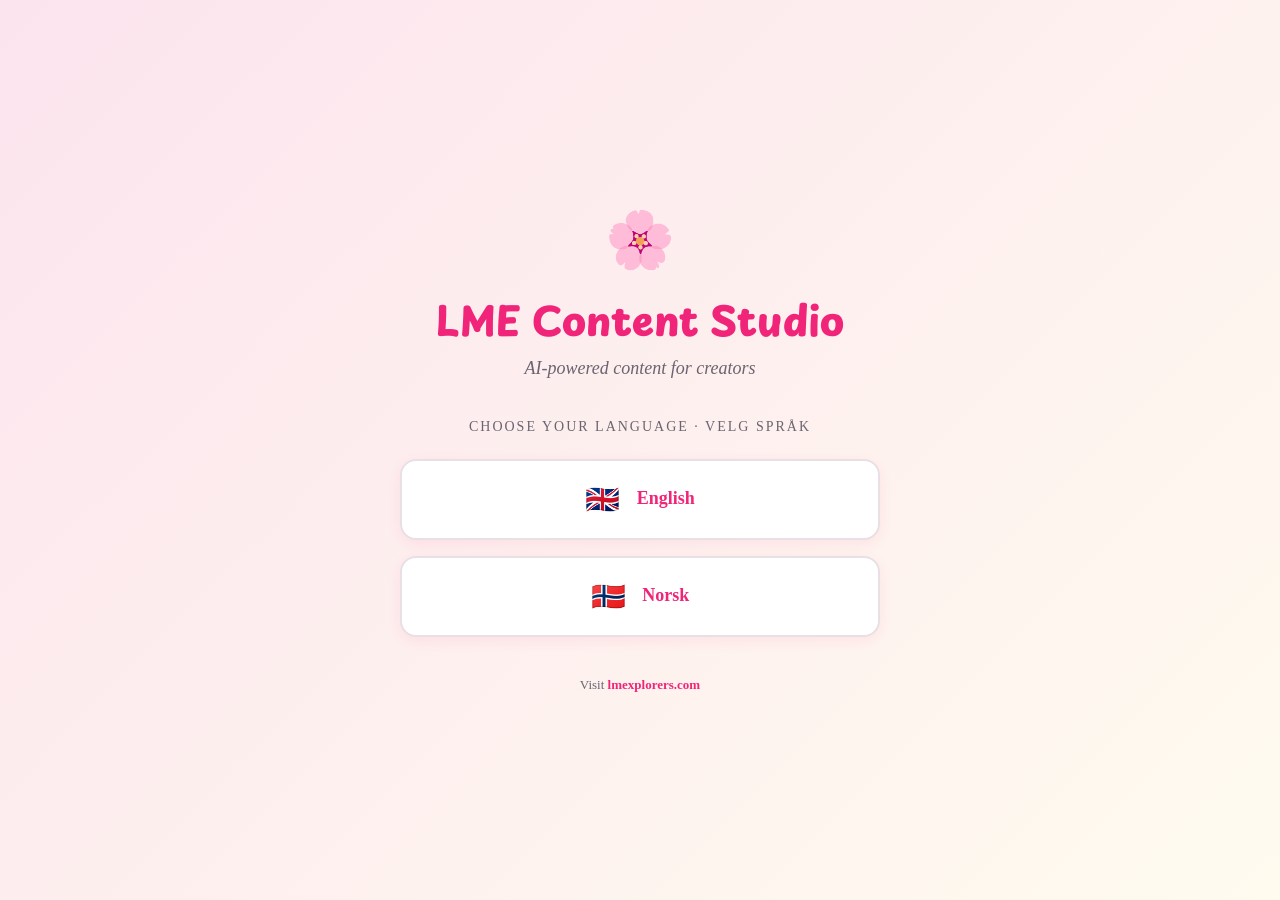
==== index.html @ cbc7be44 "Add files via upload" ====
<!DOCTYPE html>
<html lang="en">
<head>
<meta charset="UTF-8">
<meta name="viewport" content="width=device-width, initial-scale=1.0">
<title>LME Content Studio</title>
<link rel="preconnect" href="https://fonts.googleapis.com"/><link rel="preconnect" href="https://fonts.gstatic.com" crossorigin/><link href="https://fonts.googleapis.com/css2?family=Playpen+Sans:wght@300;400;500;600;700&display=swap" rel="stylesheet"/>
<style>
@font-face{font-family:'Sasson Montessori';src:url('/fonts/SassoonMontessori.woff2') format('woff2'),url('/fonts/SassoonMontessori.ttf') format('truetype');font-weight:normal;font-style:normal;font-display:swap;}

  * { margin: 0; padding: 0; box-sizing: border-box; }
  body {
    font-family: 'Sasson Montessori';
    min-height: 100vh;
    background: linear-gradient(135deg, #FCE4EE 0%, #FFFBEF 100%);
    display: flex;
    align-items: center;
    justify-content: center;
    padding: 20px;
  }
  .container {
    text-align: center;
    max-width: 480px;
    width: 100%;
  }
  .flower { font-size: 56px; margin-bottom: 16px; }
  h1 {
    font-family: 'Playpen Sans';
    font-size: 40px;
    color: #F02478;
    margin-bottom: 8px;
    font-weight: 900;
  }
  .tagline {
    font-size: 18px;
    color: #6B6470;
    margin-bottom: 40px;
    font-style: italic;
  }
  .choose {
    font-size: 14px;
    color: #6B6470;
    text-transform: uppercase;
    letter-spacing: 2px;
    margin-bottom: 24px;
  }
  .lang-btn {
    display: block;
    width: 100%;
    padding: 22px 24px;
    margin-bottom: 16px;
    background: #fff;
    border: 2px solid #E8E0E5;
    border-radius: 16px;
    color: #F02478;
    font-family: 'Sasson Montessori';
    font-size: 18px;
    font-weight: 700;
    text-decoration: none;
    cursor: pointer;
    transition: all 0.2s;
    box-shadow: 0 4px 14px rgba(240,36,120,.08);
  }
  .lang-btn:hover {
    background: linear-gradient(120deg, #F02478 0%, #D9A500 100%);
    color: #fff;
    border-color: #F02478;
    transform: translateY(-2px);
    box-shadow: 0 8px 24px rgba(240,36,120,.25);
  }
  .lang-btn .flag { font-size: 28px; margin-right: 12px; vertical-align: middle; }
  .footer {
    margin-top: 40px;
    font-size: 13px;
    color: #6B6470;
  }
  .footer a { color: #F02478; text-decoration: none; font-weight: 700; }
</style>
</head>
<body>
  <div class="container">
    <div class="flower">🌸</div>
    <h1>LME Content Studio</h1>
    <p class="tagline">AI-powered content for creators</p>
    
    <p class="choose">Choose your language · Velg språk</p>
    
    <a href="/en/" class="lang-btn">
      <span class="flag">🇬🇧</span> English
    </a>
    
    <a href="/no/" class="lang-btn">
      <span class="flag">🇳🇴</span> Norsk
    </a>
    
    <p class="footer">
      Visit <a href="https://lmexplorers.com">lmexplorers.com</a>
    </p>
  </div>
</body>
</html>
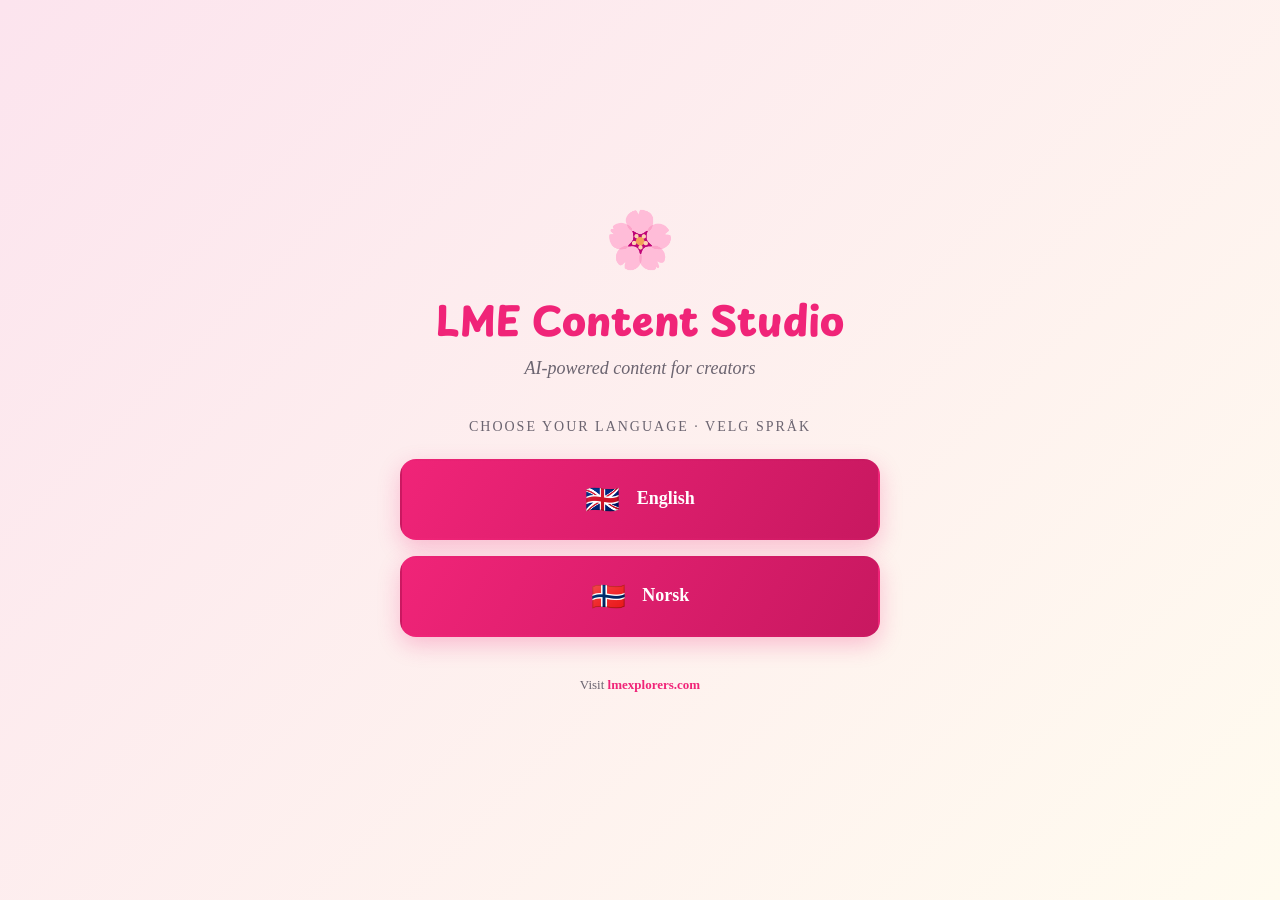
==== commit 57f8eb71: "Sprakvelger: cerise knapper som standard (ikke bare pa hover). Cache v21" ====
--- a/index.html
+++ b/index.html
@@ -49,24 +49,22 @@
     width: 100%;
     padding: 22px 24px;
     margin-bottom: 16px;
-    background: #fff;
-    border: 2px solid #E8E0E5;
+    background: linear-gradient(120deg, #F02478 0%, #C81860 100%);
+    border: 2px solid transparent;
     border-radius: 16px;
-    color: #F02478;
+    color: #fff;
     font-family: 'Sasson Montessori';
     font-size: 18px;
     font-weight: 700;
     text-decoration: none;
     cursor: pointer;
     transition: all 0.2s;
-    box-shadow: 0 4px 14px rgba(240,36,120,.08);
+    box-shadow: 0 8px 22px rgba(240,36,120,.25);
   }
   .lang-btn:hover {
-    background: linear-gradient(120deg, #F02478 0%, #D9A500 100%);
-    color: #fff;
-    border-color: #F02478;
     transform: translateY(-2px);
-    box-shadow: 0 8px 24px rgba(240,36,120,.25);
+    box-shadow: 0 12px 30px rgba(240,36,120,.38);
+    filter: brightness(1.04);
   }
   .lang-btn .flag { font-size: 28px; margin-right: 12px; vertical-align: middle; }
   .footer {
@@ -85,11 +83,11 @@
     
     <p class="choose">Choose your language · Velg språk</p>
     
-    <a href="/en/" class="lang-btn">
+    <a href="/en.html" class="lang-btn">
       <span class="flag">🇬🇧</span> English
     </a>
     
-    <a href="/no/" class="lang-btn">
+    <a href="/no.html" class="lang-btn">
       <span class="flag">🇳🇴</span> Norsk
     </a>
     
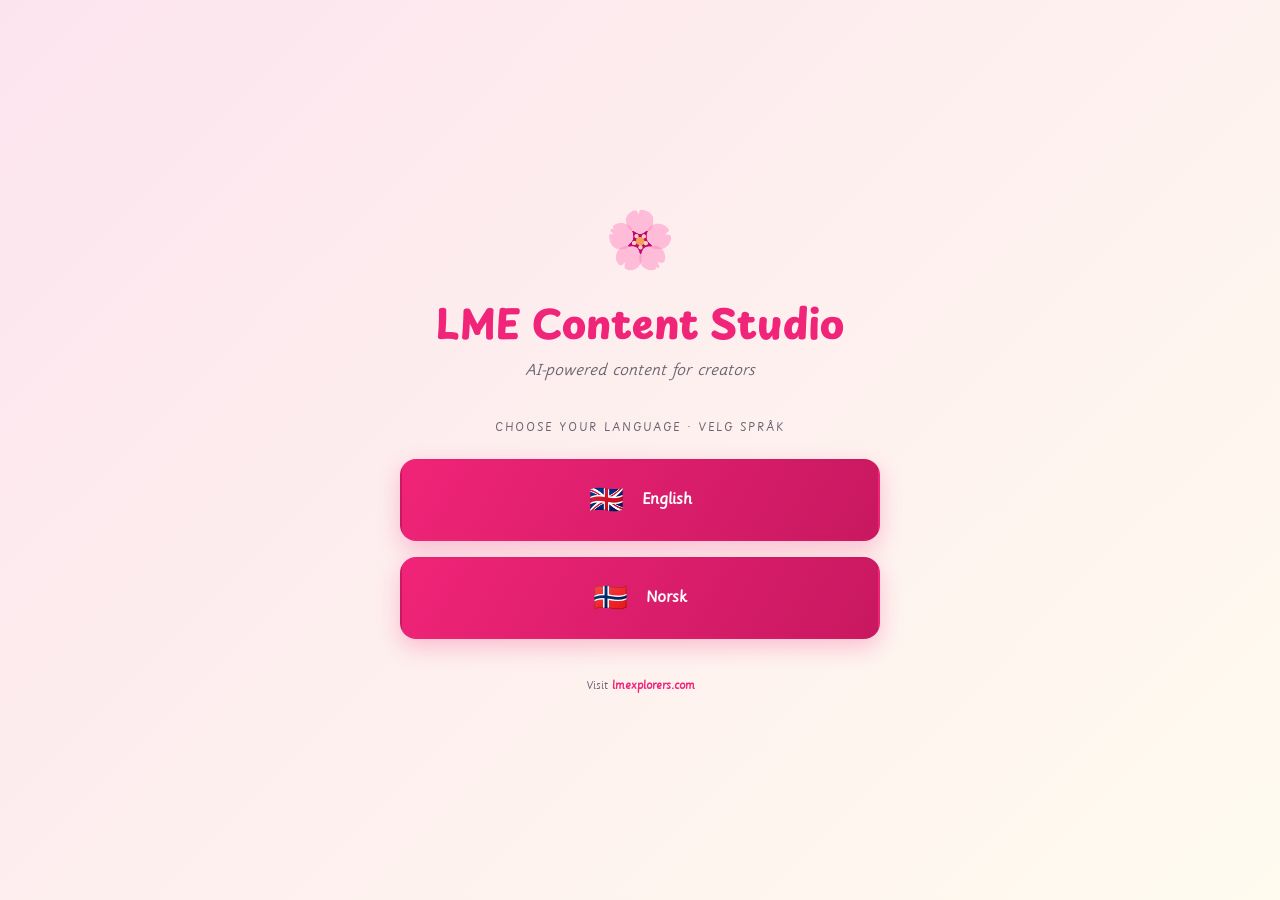
==== commit d43fa85c: "Fiks fontsti på språkvelger-siden (index.html) index.html lastet Sasson Montessori fra /fonts/Sassoo" ====
--- a/index.html
+++ b/index.html
@@ -6,7 +6,7 @@
 <title>LME Content Studio</title>
 <link rel="preconnect" href="https://fonts.googleapis.com"/><link rel="preconnect" href="https://fonts.gstatic.com" crossorigin/><link href="https://fonts.googleapis.com/css2?family=Playpen+Sans:wght@300;400;500;600;700&display=swap" rel="stylesheet"/>
 <style>
-@font-face{font-family:'Sasson Montessori';src:url('/fonts/SassoonMontessori.woff2') format('woff2'),url('/fonts/SassoonMontessori.ttf') format('truetype');font-weight:normal;font-style:normal;font-display:swap;}
+@font-face{font-family:'Sasson Montessori';src:url('/SassoonMontessori.woff2') format('woff2'),url('/SassoonMontessori.ttf') format('truetype');font-weight:normal;font-style:normal;font-display:swap;}
 
   * { margin: 0; padding: 0; box-sizing: border-box; }
   body {
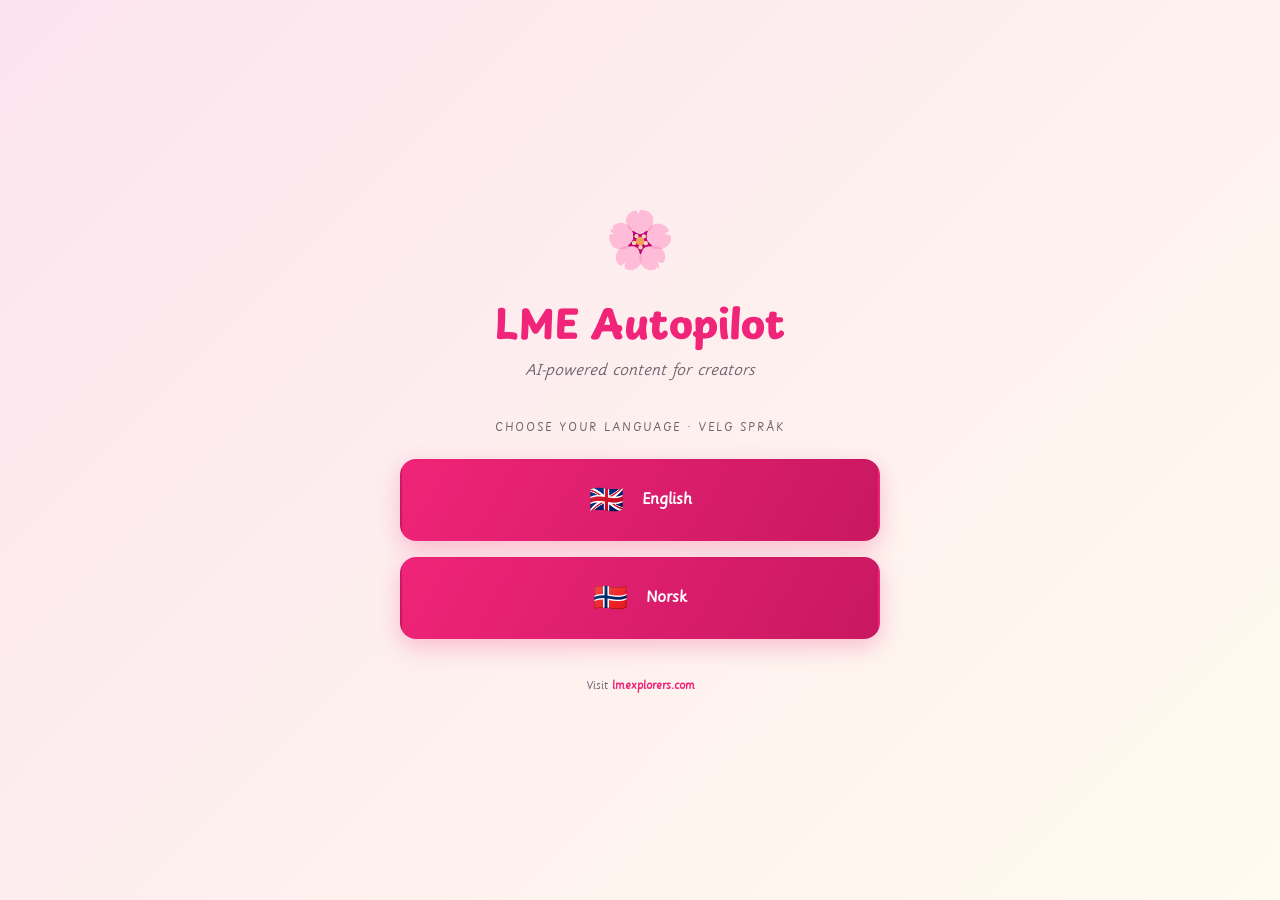
==== commit 5ed5b318: "Rename LME Content Studio to LME Autopilot throughout the app Matches the rename already applied acr" ====
--- a/index.html
+++ b/index.html
@@ -3,7 +3,7 @@
 <head>
 <meta charset="UTF-8">
 <meta name="viewport" content="width=device-width, initial-scale=1.0">
-<title>LME Content Studio</title>
+<title>LME Autopilot</title>
 <link rel="preconnect" href="https://fonts.googleapis.com"/><link rel="preconnect" href="https://fonts.gstatic.com" crossorigin/><link href="https://fonts.googleapis.com/css2?family=Playpen+Sans:wght@300;400;500;600;700&display=swap" rel="stylesheet"/>
 <style>
 @font-face{font-family:'Sasson Montessori';src:url('/SassoonMontessori.woff2') format('woff2'),url('/SassoonMontessori.ttf') format('truetype');font-weight:normal;font-style:normal;font-display:swap;}
@@ -78,7 +78,7 @@
 <body>
   <div class="container">
     <div class="flower">🌸</div>
-    <h1>LME Content Studio</h1>
+    <h1>LME Autopilot</h1>
     <p class="tagline">AI-powered content for creators</p>
     
     <p class="choose">Choose your language · Velg språk</p>
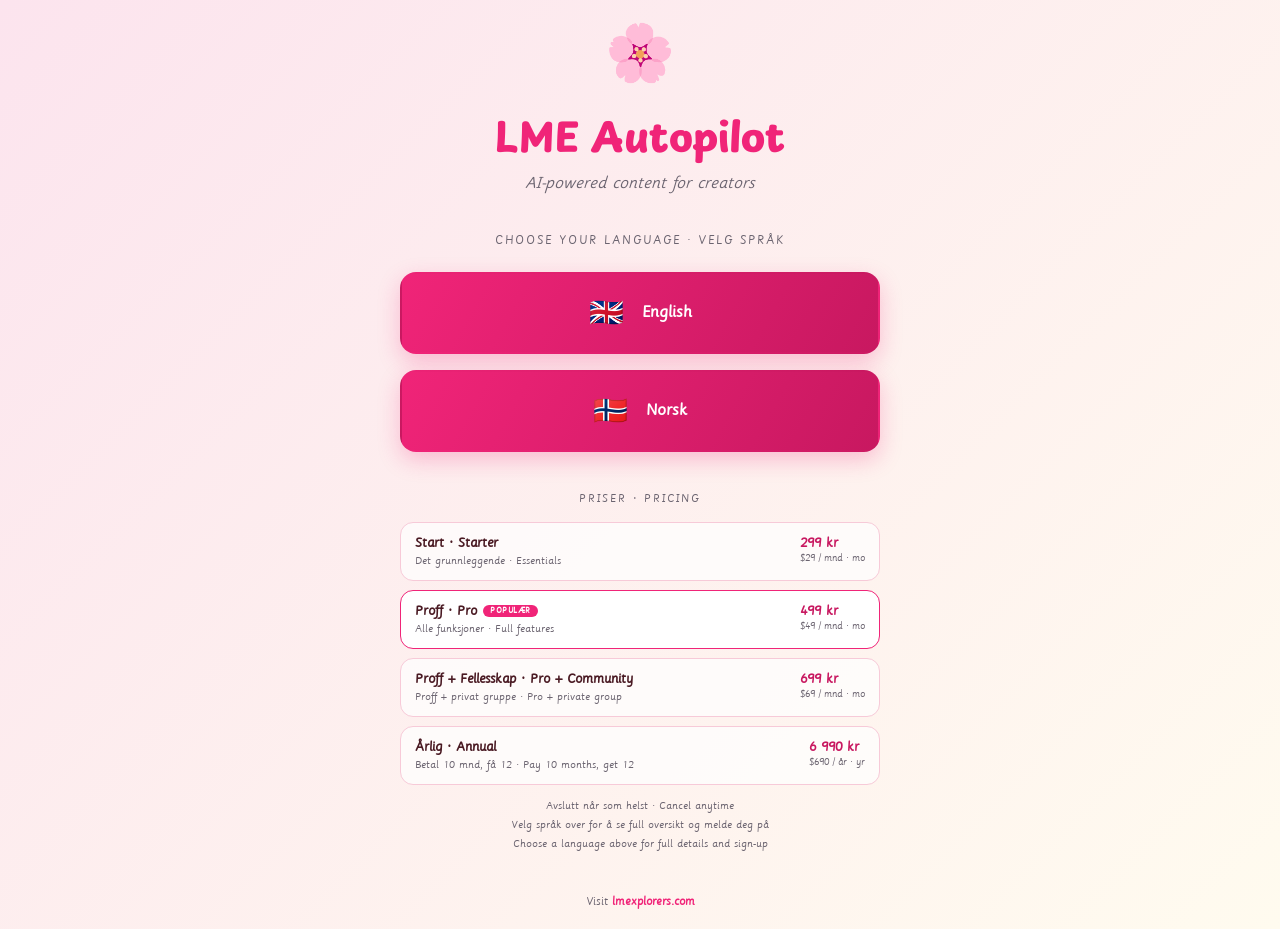
==== commit 55f14769: "Vis priser pa forsiden i stedet for bak et klikk Forsiden var bare en sprakvelger: blomst, tittel, t" ====
--- a/index.html
+++ b/index.html
@@ -73,6 +73,35 @@
     color: #6B6470;
   }
   .footer a { color: #F02478; text-decoration: none; font-weight: 700; }
+
+  /* Priser rett på forsiden. Uten dette måtte folk klikke seg inn i plattforma
+     for å finne ut hva den koster, og de fleste velger å lukke fanen i stedet. */
+  .plans { margin-top: 40px; text-align: left; }
+  .plans-h {
+    font-size: 13px; color: #6B6470; text-transform: uppercase;
+    letter-spacing: 2px; text-align: center; margin-bottom: 16px;
+  }
+  .plan {
+    display: flex; align-items: baseline; gap: 10px;
+    background: rgba(255,255,255,.72);
+    border: 1.5px solid #F7CAD8; border-radius: 13px;
+    padding: 12px 14px; margin-bottom: 9px;
+  }
+  .plan.pop { border-color: #F02478; background: #fff; }
+  .plan-main { flex: 1; min-width: 0; }
+  .plan-n { font-size: 15px; font-weight: 700; color: #4A1A23; }
+  .plan-d { font-size: 12px; color: #6B6470; margin-top: 2px; }
+  .plan-p { font-size: 15px; font-weight: 700; color: #C81860; white-space: nowrap; }
+  .plan-p span { display: block; font-size: 11px; font-weight: 400; color: #6B6470; }
+  .plan-tag {
+    display: inline-block; margin-left: 6px; padding: 1px 7px; border-radius: 9px;
+    background: #F02478; color: #fff; font-size: 9px; font-weight: 700;
+    letter-spacing: .5px; vertical-align: middle;
+  }
+  .plans-note {
+    font-size: 12px; color: #6B6470; text-align: center;
+    margin-top: 12px; line-height: 1.6;
+  }
 </style>
 </head>
 <body>
@@ -91,9 +120,69 @@
       <span class="flag">🇳🇴</span> Norsk
     </a>
     
+    <div class="plans">
+      <p class="plans-h">Priser · Pricing</p>
+
+      <div class="plan">
+        <div class="plan-main">
+          <div class="plan-n">Start · Starter</div>
+          <div class="plan-d">Det grunnleggende · Essentials</div>
+        </div>
+        <div class="plan-p">299 kr<span>$29 / mnd · mo</span></div>
+      </div>
+
+      <div class="plan pop">
+        <div class="plan-main">
+          <div class="plan-n">Proff · Pro<span class="plan-tag">POPULÆR</span></div>
+          <div class="plan-d">Alle funksjoner · Full features</div>
+        </div>
+        <div class="plan-p">499 kr<span>$49 / mnd · mo</span></div>
+      </div>
+
+      <div class="plan">
+        <div class="plan-main">
+          <div class="plan-n">Proff + Fellesskap · Pro + Community</div>
+          <div class="plan-d">Proff + privat gruppe · Pro + private group</div>
+        </div>
+        <div class="plan-p">699 kr<span>$69 / mnd · mo</span></div>
+      </div>
+
+      <div class="plan">
+        <div class="plan-main">
+          <div class="plan-n">Årlig · Annual</div>
+          <div class="plan-d">Betal 10 mnd, få 12 · Pay 10 months, get 12</div>
+        </div>
+        <div class="plan-p">6 990 kr<span>$690 / år · yr</span></div>
+      </div>
+
+      <p class="plans-note">
+        Avslutt når som helst · Cancel anytime<br/>
+        Velg språk over for å se full oversikt og melde deg på<br/>
+        Choose a language above for full details and sign-up
+      </p>
+    </div>
+
     <p class="footer">
       Visit <a href="https://lmexplorers.com">lmexplorers.com</a>
     </p>
   </div>
+  <script>
+  // Auto-tilgang: åpnes Studio fra Dashboard med ?key=..., lås opp for hele enheten.
+  // localStorage deles på tvers av index/no/en (samme origin), så språksidene er opplåst.
+  (function(){
+    var VALID_KEYS = ['LME2026','LME-PRO-2026','LME-FAMILY-2026'];
+    try{
+      var k = new URLSearchParams(window.location.search).get('key');
+      if(k && VALID_KEYS.indexOf(k.toUpperCase())>=0){
+        localStorage.setItem('lme_access_granted','yes');
+      }
+    }catch(e){}
+    // Ta med nøkkelen videre til språksiden også, for sikkerhets skyld.
+    try{
+      var q = window.location.search || '';
+      if(q){ document.querySelectorAll('a.lang-btn').forEach(function(a){ a.href = a.getAttribute('href') + q; }); }
+    }catch(e){}
+  })();
+  </script>
 </body>
 </html>
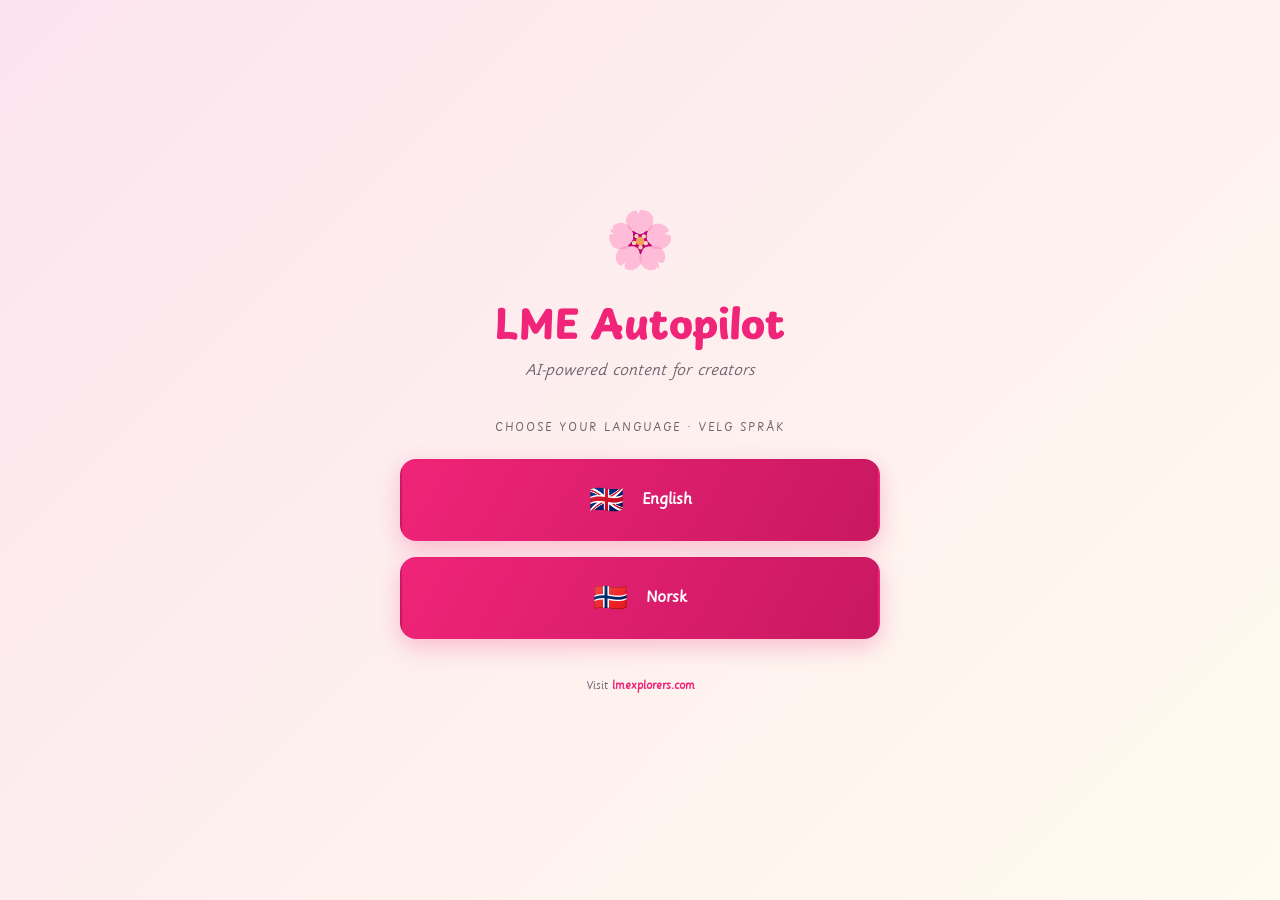
==== commit aeba3454: "Fjern språkvalget som steg, og si fra underveis inn i appen Veien inn var både lengre og tausere enn" ====
--- a/index.html
+++ b/index.html
@@ -73,35 +73,6 @@
     color: #6B6470;
   }
   .footer a { color: #F02478; text-decoration: none; font-weight: 700; }
-
-  /* Priser rett på forsiden. Uten dette måtte folk klikke seg inn i plattforma
-     for å finne ut hva den koster, og de fleste velger å lukke fanen i stedet. */
-  .plans { margin-top: 40px; text-align: left; }
-  .plans-h {
-    font-size: 13px; color: #6B6470; text-transform: uppercase;
-    letter-spacing: 2px; text-align: center; margin-bottom: 16px;
-  }
-  .plan {
-    display: flex; align-items: baseline; gap: 10px;
-    background: rgba(255,255,255,.72);
-    border: 1.5px solid #F7CAD8; border-radius: 13px;
-    padding: 12px 14px; margin-bottom: 9px;
-  }
-  .plan.pop { border-color: #F02478; background: #fff; }
-  .plan-main { flex: 1; min-width: 0; }
-  .plan-n { font-size: 15px; font-weight: 700; color: #4A1A23; }
-  .plan-d { font-size: 12px; color: #6B6470; margin-top: 2px; }
-  .plan-p { font-size: 15px; font-weight: 700; color: #C81860; white-space: nowrap; }
-  .plan-p span { display: block; font-size: 11px; font-weight: 400; color: #6B6470; }
-  .plan-tag {
-    display: inline-block; margin-left: 6px; padding: 1px 7px; border-radius: 9px;
-    background: #F02478; color: #fff; font-size: 9px; font-weight: 700;
-    letter-spacing: .5px; vertical-align: middle;
-  }
-  .plans-note {
-    font-size: 12px; color: #6B6470; text-align: center;
-    margin-top: 12px; line-height: 1.6;
-  }
 </style>
 </head>
 <body>
@@ -112,61 +83,36 @@
     
     <p class="choose">Choose your language · Velg språk</p>
     
-    <a href="/en.html" class="lang-btn">
+    <a href="/en.html" class="lang-btn" onclick="huskSprak('en')">
       <span class="flag">🇬🇧</span> English
     </a>
     
-    <a href="/no.html" class="lang-btn">
+    <a href="/no.html" class="lang-btn" onclick="huskSprak('no')">
       <span class="flag">🇳🇴</span> Norsk
     </a>
     
-    <div class="plans">
-      <p class="plans-h">Priser · Pricing</p>
-
-      <div class="plan">
-        <div class="plan-main">
-          <div class="plan-n">Start · Starter</div>
-          <div class="plan-d">Det grunnleggende · Essentials</div>
-        </div>
-        <div class="plan-p">299 kr<span>$29 / mnd · mo</span></div>
-      </div>
-
-      <div class="plan pop">
-        <div class="plan-main">
-          <div class="plan-n">Proff · Pro<span class="plan-tag">POPULÆR</span></div>
-          <div class="plan-d">Alle funksjoner · Full features</div>
-        </div>
-        <div class="plan-p">499 kr<span>$49 / mnd · mo</span></div>
-      </div>
-
-      <div class="plan">
-        <div class="plan-main">
-          <div class="plan-n">Proff + Fellesskap · Pro + Community</div>
-          <div class="plan-d">Proff + privat gruppe · Pro + private group</div>
-        </div>
-        <div class="plan-p">699 kr<span>$69 / mnd · mo</span></div>
-      </div>
-
-      <div class="plan">
-        <div class="plan-main">
-          <div class="plan-n">Årlig · Annual</div>
-          <div class="plan-d">Betal 10 mnd, få 12 · Pay 10 months, get 12</div>
-        </div>
-        <div class="plan-p">6 990 kr<span>$690 / år · yr</span></div>
-      </div>
-
-      <p class="plans-note">
-        Avslutt når som helst · Cancel anytime<br/>
-        Velg språk over for å se full oversikt og melde deg på<br/>
-        Choose a language above for full details and sign-up
-      </p>
-    </div>
-
     <p class="footer">
       Visit <a href="https://lmexplorers.com">lmexplorers.com</a>
     </p>
   </div>
   <script>
+/* Språkvalget sto som et steg hver eneste gang appen ble åpnet, uten at det
+   ble husket. Nå huskes det, og du sendes rett inn. Vil du velge på nytt,
+   åpner du /?sprak=1, eller trykker "Språk" i Mer-menyen.
+   Renate 4. september 2026. */
+function huskSprak(l){ try{ localStorage.setItem('lme_lang', l); }catch(e){} }
+(function(){
+  try{
+    var q = new URLSearchParams(location.search);
+    if(q.get('sprak')==='1'){ try{ localStorage.removeItem('lme_lang'); }catch(e){} return; }
+    var l = localStorage.getItem('lme_lang');
+    if(l==='no' || l==='en'){
+      location.replace('/'+l+'.html'+(location.search||''));
+    }
+  }catch(e){}
+})();
+</script>
+<script>
   // Auto-tilgang: åpnes Studio fra Dashboard med ?key=..., lås opp for hele enheten.
   // localStorage deles på tvers av index/no/en (samme origin), så språksidene er opplåst.
   (function(){
